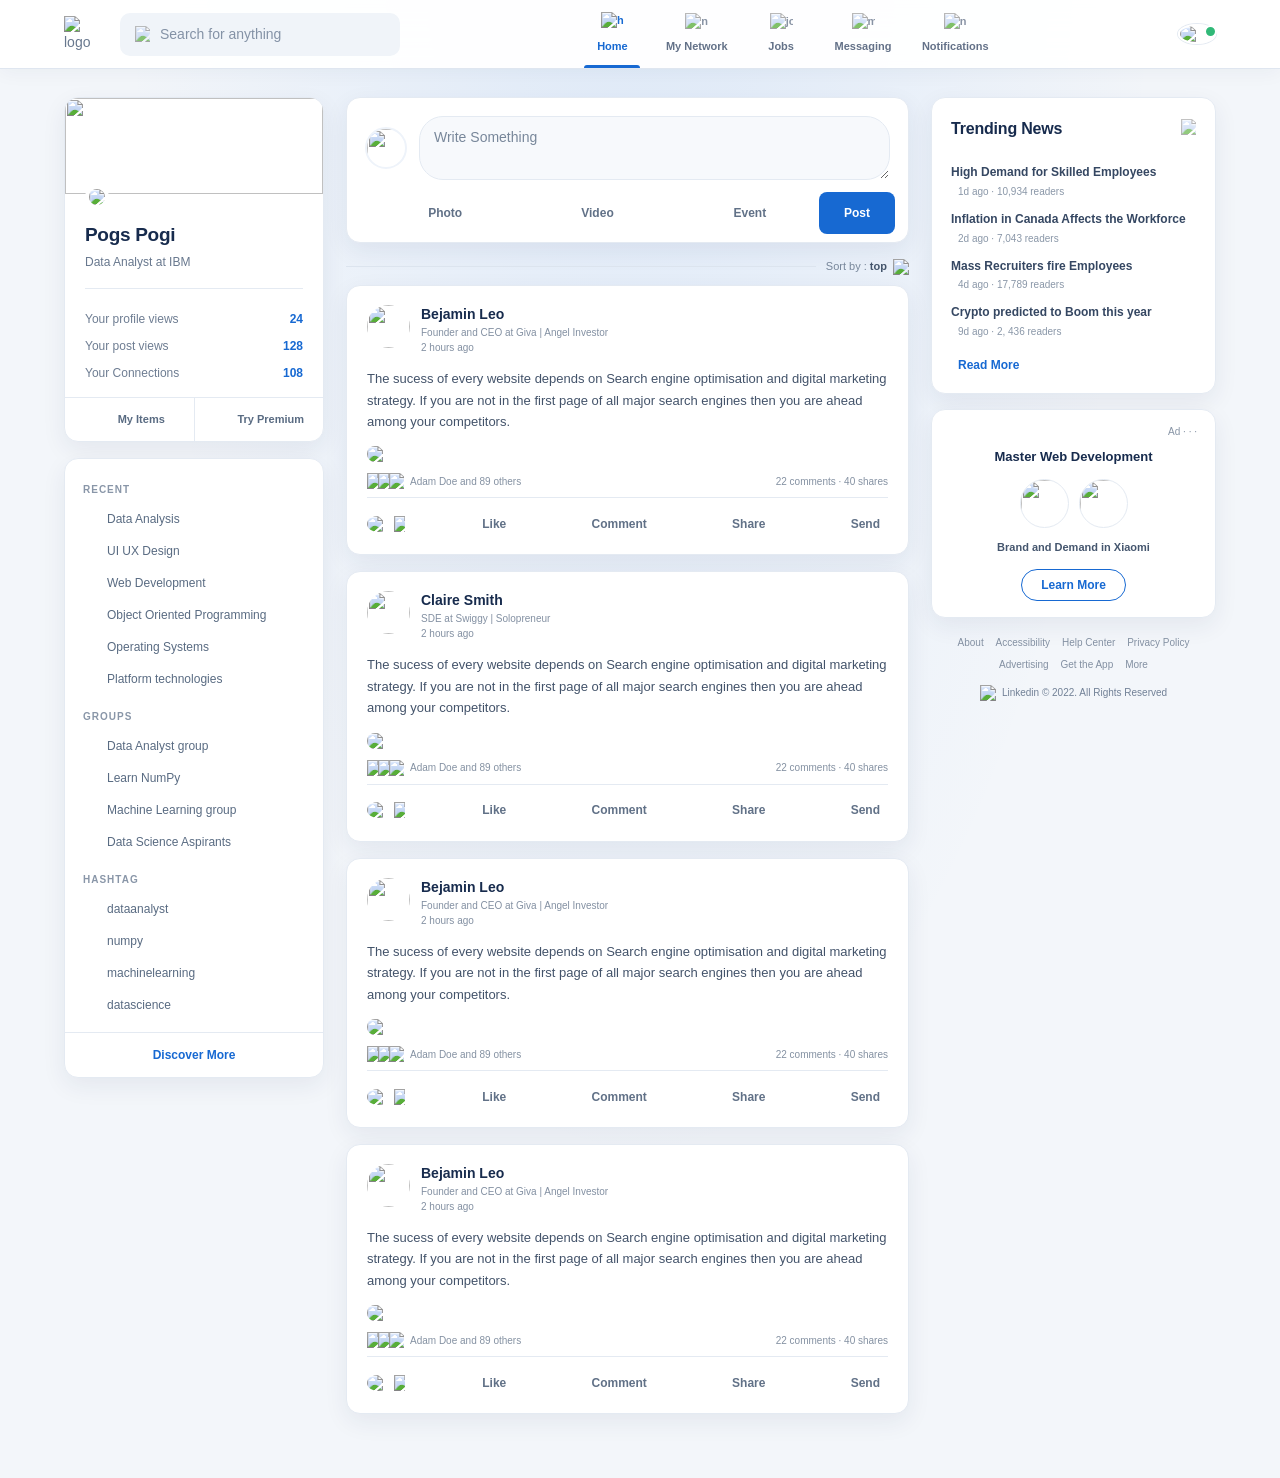
==== index.html @ d092a566 "Updated" ====
<!DOCTYPE html>
<html lang="en">
<head>
    <meta charset="UTF-8">
    <meta name="viewport" content="width=device-width, initial-scale=1.0">
    <title>Linkedin</title>
    <link rel="stylesheet" href="style.css">
</head>
<body>

    <nav class="navbar">
       <div class="navbar-left">
        <a href="index.html" class="logo"><img src="images/logo.png" alt="logo"></a>
        <div class="search-box">
            <img src="images/search.png" >
            <input type="text" placeholder="Search for anything">
        </div>
       </div>
       <div class="navbar-center">
        <ul>
            <li><a href="#" class="active-link"><img src="images/home.png" alt="home"> <span>Home</span></a></li>
            <li><a href="#"><img src="images/network.png" alt="network"> <span>My Network</span></a></li>
            <li><a href="#"><img src="images/jobs.png" alt="jobs"> <span>Jobs</span></a></li>
            <li><a href="#"><img src="images/message.png" alt="message"> <span>Messaging</span></a></li>
            <li><a href="#"><img src="images/notification.png" alt="notification"> <span>Notifications</span></a></li>
        </ul>
       </div>
       <div class="navbar-right">
        <div class="online">
        <img src="images/user-1.png" class="nav-profile-img" onclick="toggleMenu()">
        </div> 
       </div>
       <!----Dropdown menu-->
       <div class="profile-menu-wrap" id="profileMenu">
        <div class="profile-menu">
            <div class="user-info">
                <img src="images/user-1.png">
                <div>
                    <h3>Pogs Pogi</h3>
                    <a href="#">See your profile</a>
                </div>
            </div>
            <hr>
            <a href="#" class="profile-menu-link">
                <img src="images/feedback.png">
                <p>Give Feedback</p>
                <span>></span>
            </a>
            <a href="#" class="profile-menu-link">
                <img src="images/setting.png">
                <p>Settings & Privacy</p>
                <span>></span>
            </a>
            <a href="#" class="profile-menu-link">
                <img src="images/help.png">
                <p>Help & Support</p>
                <span>></span>
            </a>
            <a href="#" class="profile-menu-link">
                <img src="images/display.png">
                <p>Display & Accessibility</p>
                <span>></span>
            </a>
            <a href="#" class="profile-menu-link">
                <img src="images/logout.png">
                <p>Logout</p>
                <span>></span>
            </a>
            

        </div>
       </div>
       



    </nav>


    <div class="container">
        <div class="left-sidebar"> 
            <div class="sidebar-profile-box">
                <img src="images/cover-pic.png" width="100%">
                <div class="sidebar-profile-info">
                    <img src="images/user-1.png">
                    <h1>Pogs Pogi</h1>
                    <h3>Data Analyst at IBM</h3>
                    <ul>
                        <li>Your profile views <span>24</span></li>
                        <li>Your post views <span>128</span></li>
                        <li>Your Connections<span>108</span></li>
                    </ul>
                </div>
                <div class="sidebar-profile-link">
                    <a href="#"><img src="images/items.png">My Items</a>
                    <a href="#"><img src="images/premium.png">Try Premium</a>
                </div>
            </div>

            <div class="sidebar-activity" id="sidebarActivity">
                <h3>RECENT</h3>
                <a href="#"><img src="images/recent.png">Data Analysis</a>
                <a href="#"><img src="images/recent.png">UI UX Design</a>
                <a href="#"><img src="images/recent.png">Web Development</a>
                <a href="#"><img src="images/recent.png">Object Oriented Programming</a>
                <a href="#"><img src="images/recent.png">Operating Systems</a>
                <a href="#"><img src="images/recent.png">Platform technologies</a>
                <h3>GROUPS</h3>
                <a href="#"><img src="images/group.png">Data Analyst group</a>
                <a href="#"><img src="images/group.png">Learn NumPy</a>
                <a href="#"><img src="images/group.png">Machine Learning group</a>
                <a href="#"><img src="images/group.png">Data Science Aspirants</a> 
                <h3>HASHTAG</h3>
                <a href="#"><img src="images/hashtag.png">dataanalyst</a>
                <a href="#"><img src="images/hashtag.png">numpy</a>
                <a href="#"><img src="images/hashtag.png">machinelearning</a>
                <a href="#"><img src="images/hashtag.png">datascience</a> 
                <div class="discover-more-link">
                    <a href="#">Discover More</a>
                </div>
                </div>
                <p id="showMoreLink" onclick="toggleActivity()">Show more <b>+</b></p>
            
        </div>
        <div class="main-content"> 
            <div class="create-post">
                <div class="create-post-input">
                    <img src="images/user-1.png">
                    <textarea rows="2" placeholder="Write Something"></textarea>
                </div>
                <div class="create-post-links">
                    <li><img src="images/photo.png">Photo</li>
                    <li><img src="images/video.png">Video</li>
                    <li><img src="images/event.png">Event</li>
                    <li>Post</li>
                </div>
            </div>
            <div class="sort-by">
                <hr>
                <p>Sort by : <span>top <img src="images/down-arrow.png" ></span> </p>

            </div>
            <div class="post">
                <div class="post-author">
                    <img src="images/user-3.png">
                    <div>
                        <h1>Bejamin Leo</h1>
                        <small>Founder and CEO at Giva | Angel Investor</small>
                        <small>2 hours ago </small>
                    </div>
                </div>
                <p>The sucess of every website depends on Search engine optimisation
                    and digital marketing strategy. If you are not in the first page of all major search engines
                    then you are ahead among your competitors.
                </p>
                <img src="images/post-image-1.png"width="100%">

                <div class="post-stats">
                    <div>
                        <img src="images/thumbsup.png" >
                        <img src="images/love.png">
                        <img src="images/clap.png">
                        <span class="liked-users">Adam Doe and 89 others</span>
                    </div>
                    <div>
                        <span>22 comments &middot; 40 shares</span>
                    </div>
                </div>
                <div class="post-activity">
                    <div>
                        <img src="images/user-1.png" class="post-activity-user-icon">
                        <img src="images/down-arrow.png" class="post-activity-arrow-icon">
                        
                    </div>
                    <div class="post-activity-link">
                        <img src="images/like.png">
                        <span>Like</span>
                    </div>
                    <div class="post-activity-link">
                        <img src="images/comment.png">
                        <span>Comment</span>
                    </div>
                    <div class="post-activity-link">
                        <img src="images/share.png">
                        <span>Share</span>
                    </div>
                    <div class="post-activity-link">
                        <img src="images/send.png">
                        <span>Send</span>
                    </div>
                </div>
            </div>



            <div class="post">
                <div class="post-author">
                    <img src="images/user-4.png">
                    <div>
                        <h1>Claire Smith</h1>
                        <small>SDE at Swiggy | Solopreneur</small>
                        <small>2 hours ago </small>
                    </div>
                </div>
                <p>The sucess of every website depends on Search engine optimisation
                    and digital marketing strategy. If you are not in the first page of all major search engines
                    then you are ahead among your competitors.
                </p>
                <img src="images/post-image-2.png"width="100%">
            


                <div class="post-stats">
                    <div>
                        <img src="images/thumbsup.png" >
                        <img src="images/love.png">
                        <img src="images/clap.png">
                        <span class="liked-users">Adam Doe and 89 others</span>
                    </div>
                    <div>
                        <span>22 comments &middot; 40 shares</span>
                    </div>
                </div>
                <div class="post-activity">
                    <div>
                        <img src="images/user-1.png" class="post-activity-user-icon">
                        <img src="images/down-arrow.png" class="post-activity-arrow-icon">
                        
                    </div>
                    <div class="post-activity-link">
                        <img src="images/like.png">
                        <span>Like</span>
                    </div>
                    <div class="post-activity-link">
                        <img src="images/comment.png">
                        <span>Comment</span>
                    </div>
                    <div class="post-activity-link">
                        <img src="images/share.png">
                        <span>Share</span>
                    </div>
                    <div class="post-activity-link">
                        <img src="images/send.png">
                        <span>Send</span>
                    </div>
                </div>
            </div>


            <div class="post">
                <div class="post-author">
                    <img src="images/user-3.png">
                    <div>
                        <h1>Bejamin Leo</h1>
                        <small>Founder and CEO at Giva | Angel Investor</small>
                        <small>2 hours ago </small>
                    </div>
                </div>
                <p>The sucess of every website depends on Search engine optimisation
                    and digital marketing strategy. If you are not in the first page of all major search engines
                    then you are ahead among your competitors.
                </p>
                <img src="images/post-image-3.png"width="100%">
            


                <div class="post-stats">
                    <div>
                        <img src="images/thumbsup.png" >
                        <img src="images/love.png">
                        <img src="images/clap.png">
                        <span class="liked-users">Adam Doe and 89 others</span>
                    </div>
                    <div>
                        <span>22 comments &middot; 40 shares</span>
                    </div>
                </div>
                <div class="post-activity">
                    <div>
                        <img src="images/user-1.png" class="post-activity-user-icon">
                        <img src="images/down-arrow.png" class="post-activity-arrow-icon">
                        
                    </div>
                    <div class="post-activity-link">
                        <img src="images/like.png">
                        <span>Like</span>
                    </div>
                    <div class="post-activity-link">
                        <img src="images/comment.png">
                        <span>Comment</span>
                    </div>
                    <div class="post-activity-link">
                        <img src="images/share.png">
                        <span>Share</span>
                    </div>
                    <div class="post-activity-link">
                        <img src="images/send.png">
                        <span>Send</span>
                    </div>
                </div>
            </div>


            <div class="post">
                <div class="post-author">
                    <img src="images/user-3.png">
                    <div>
                        <h1>Bejamin Leo</h1>
                        <small>Founder and CEO at Giva | Angel Investor</small>
                        <small>2 hours ago </small>
                    </div>
                </div>
                <p>The sucess of every website depends on Search engine optimisation
                    and digital marketing strategy. If you are not in the first page of all major search engines
                    then you are ahead among your competitors.
                </p>
                <img src="images/post-image-4.png"width="100%">
            


                <div class="post-stats">
                    <div>
                        <img src="images/thumbsup.png" >
                        <img src="images/love.png">
                        <img src="images/clap.png">
                        <span class="liked-users">Adam Doe and 89 others</span>
                    </div>
                    <div>
                        <span>22 comments &middot; 40 shares</span>
                    </div>
                </div>
                <div class="post-activity">
                    <div>
                        <img src="images/user-1.png" class="post-activity-user-icon">
                        <img src="images/down-arrow.png" class="post-activity-arrow-icon">
                        
                    </div>
                    <div class="post-activity-link">
                        <img src="images/like.png">
                        <span>Like</span>
                    </div>
                    <div class="post-activity-link">
                        <img src="images/comment.png">
                        <span>Comment</span>
                    </div>
                    <div class="post-activity-link">
                        <img src="images/share.png">
                        <span>Share</span>
                    </div>
                    <div class="post-activity-link">
                        <img src="images/send.png">
                        <span>Send</span>
                    </div>
                </div>
            </div>
            
        </div>
        <div class="right-sidebar">
            <div class="sidebar-news">
            <img src="images/more.png" class="info-icon">
            <h3>Trending News</h3>

            <a href="#">High Demand for Skilled Employees</a>
            <span>1d ago &middot; 10,934 readers</span>


            <a href="#">Inflation in Canada Affects the Workforce</a>
            <span>2d ago &middot; 7,043 readers</span>


            <a href="#">Mass Recruiters fire Employees</a>
            <span>4d ago &middot; 17,789 readers</span>


            <a href="#">Crypto predicted to Boom this year</a>
            <span>9d ago &middot; 2, 436 readers</span>

            <a href="#" class="read-more-link">Read More</a>


            </div> 

            <div class="sidebar-ad">
                <small>Ad &middot; &middot; &middot;</small>
                <p>Master Web Development</p>
                 <div>
                    <img src="images/user-1.png">
                    <img src="images/mi-logo.png">

                 </div>
                 <b>Brand and Demand in Xiaomi</b>
                 <a href="#" class="ad-link">Learn More</a>
            </div>


            <div class="sidebar-useful-links">
                <a href="#">About</a>
                <a href="#">Accessibility</a>
                <a href="#">Help Center</a>
                <a href="#">Privacy Policy</a>
                <a href="#">Advertising</a>
                <a href="#">Get the App</a>
                <a href="#">More</a>


                <div class="copyright-msg">
                    <img src="images/logo.png">
                    <p>Linkedin &#169; 2022. All Rights Reserved</p>
                </div>
            </div>
        </div>
    </div>

<script>
    let profileMenu = document.getElementById("profileMenu");

    function toggleMenu(){
        profileMenu.classList.toggle("open-menu");
    }

    let sideActivity = document.getElementById("sidebarActivity");
    let moreLink = document.getElementById("showMoreLink");

    function toggleActivity(){
        sideActivity.classList.toggle("open-activity");
        if (sideActivity.classList.contains("open-activity")) {
            moreLink.innerHTML="Show less <b>-</b>";
            
        }
        else{
            moreLink.innerHTML="Show More <b>+</b>";
        }
    }

</script>
</body>
</html>
---- style.css ----
:root {
    color-scheme: light;
    --page: #f3f6fa;
    --surface: #fff;
    --surface-muted: #f7f9fc;
    --ink: #172b4d;
    --muted: #68788e;
    --line: #e4eaf2;
    --brand: #1769d2;
    --brand-dark: #1058b7;
    --brand-soft: #eaf2ff;
    --shadow: 0 8px 24px rgba(28, 48, 78, 0.07);
    --radius: 14px;
}

* {
    margin: 0;
    padding: 0;
    box-sizing: border-box;
}

body {
    min-height: 100vh;
    background:
        radial-gradient(ellipse at 50% -240px, rgba(71, 142, 235, 0.13), transparent 58%),
        var(--page);
    color: var(--muted);
    font-family: Inter, "Segoe UI", Arial, sans-serif;
    font-size: 14px;
    line-height: 1.5;
    -webkit-font-smoothing: antialiased;
}

a {
    color: inherit;
    text-decoration: none;
    transition: color 160ms ease;
}

a:hover {
    color: var(--brand);
}

button,
input,
textarea {
    font: inherit;
}

.navbar {
    position: sticky;
    top: 0;
    z-index: 100;
    display: flex;
    align-items: center;
    justify-content: space-between;
    min-height: 68px;
    padding: 0 max(5%, calc((100% - 1320px) / 2));
    background: rgba(255, 255, 255, 0.94);
    border-bottom: 1px solid rgba(220, 228, 239, 0.9);
    box-shadow: 0 4px 18px rgba(28, 48, 78, 0.045);
    backdrop-filter: blur(16px);
}

.navbar-left,
.navbar-center ul,
.navbar-center ul li a {
    display: flex;
    align-items: center;
}

.logo img {
    display: block;
    width: 36px;
    margin-right: 20px;
}

.search-box {
    display: flex;
    align-items: center;
    width: min(280px, 23vw);
    padding: 0 14px;
    background: #f0f4f9;
    border: 1px solid transparent;
    border-radius: 10px;
    transition: background 160ms ease, border-color 160ms ease, box-shadow 160ms ease;
}

.search-box:focus-within {
    background: #fff;
    border-color: #a8c8f4;
    box-shadow: 0 0 0 3px rgba(23, 105, 210, 0.1);
}

.search-box img {
    width: 15px;
    opacity: 0.7;
}

.search-box input {
    width: 100%;
    padding: 10px;
    color: var(--ink);
    background: transparent;
    border: 0;
    outline: 0;
}

.search-box input::placeholder {
    color: #8492a6;
}

.navbar-center ul {
    gap: clamp(5px, 1.6vw, 25px);
    height: 68px;
}

.navbar-center ul li {
    list-style: none;
    height: 100%;
}

.navbar-center ul li a {
    position: relative;
    flex-direction: column;
    justify-content: center;
    gap: 2px;
    height: 100%;
    min-width: 56px;
    padding: 0 5px;
    color: #637188;
    font-size: 11px;
    font-weight: 600;
    white-space: nowrap;
}

.navbar-center ul li a img {
    width: 23px;
    height: 23px;
    object-fit: contain;
    opacity: 0.76;
    transition: transform 160ms ease, opacity 160ms ease;
}

.navbar-center ul li a:hover,
.navbar-center ul li a.active-link {
    color: var(--brand);
}

.navbar-center ul li a:hover img,
.navbar-center ul li a.active-link img {
    opacity: 1;
    transform: translateY(-1px);
}

.navbar-center ul li a::after {
    position: absolute;
    right: 0;
    bottom: 0;
    left: 0;
    height: 3px;
    background: var(--brand);
    border-radius: 3px 3px 0 0;
    content: "";
    transform: scaleX(0);
    transition: transform 180ms ease;
}

.navbar-center ul li a:hover::after,
.navbar-center ul li a.active-link::after {
    transform: scaleX(1);
}

.nav-profile-img {
    display: block;
    width: 38px;
    border: 2px solid #fff;
    border-radius: 50%;
    box-shadow: 0 0 0 1px var(--line);
    cursor: pointer;
}

.online {
    position: relative;
}

.online::after {
    position: absolute;
    top: 1px;
    right: -1px;
    width: 9px;
    height: 9px;
    background: #31b978;
    border: 2px solid #fff;
    border-radius: 50%;
    content: "";
}

.profile-menu-wrap {
    position: absolute;
    top: calc(100% + 4px);
    right: max(4%, calc((100% - 1320px) / 2));
    width: 300px;
    max-height: 0;
    overflow: hidden;
    transition: max-height 260ms ease;
}

.profile-menu-wrap.open-menu {
    max-height: 430px;
}

.profile-menu {
    margin: 8px 0;
    padding: 18px;
    color: var(--ink);
    background: var(--surface);
    border: 1px solid var(--line);
    border-radius: var(--radius);
    box-shadow: 0 18px 42px rgba(28, 48, 78, 0.18);
}

.user-info {
    display: flex;
    align-items: center;
}

.user-info img {
    width: 48px;
    margin-right: 12px;
    border-radius: 50%;
}

.user-info h3 {
    margin-bottom: 2px;
    color: var(--ink);
    font-size: 16px;
}

.user-info a {
    color: var(--brand);
    font-size: 12px;
    font-weight: 600;
}

.profile-menu hr {
    height: 1px;
    margin: 14px 0 10px;
    background: var(--line);
    border: 0;
}

.profile-menu-link {
    display: flex;
    align-items: center;
    gap: 12px;
    margin: 2px -8px;
    padding: 8px;
    color: var(--muted);
    border-radius: 8px;
    font-size: 13px;
}

.profile-menu-link:hover {
    color: var(--brand);
    background: var(--surface-muted);
}

.profile-menu-link p {
    flex: 1;
}

.profile-menu-link img {
    width: 25px;
    height: 25px;
    object-fit: contain;
}

.profile-menu-link span {
    color: #9ba8b8;
    font-size: 12px;
}

.container {
    display: grid;
    grid-template-columns: minmax(220px, 260px) minmax(0, 1fr) minmax(240px, 285px);
    gap: 22px;
    width: min(1320px, 90%);
    margin: 0 auto;
    padding: 28px 0 48px;
}

.left-sidebar,
.right-sidebar {
    position: sticky;
    top: 88px;
    align-self: start;
}

.sidebar-profile-box,
.sidebar-activity,
.sidebar-news,
.sidebar-ad,
.create-post,
.post {
    overflow: hidden;
    background: var(--surface);
    border: 1px solid var(--line);
    border-radius: var(--radius);
    box-shadow: var(--shadow);
}

.sidebar-profile-box > img {
    display: block;
    height: 96px;
    object-fit: cover;
}

.sidebar-profile-info {
    padding: 0 20px;
}

.sidebar-profile-info > img {
    width: 82px;
    margin-top: -42px;
    padding: 4px;
    background: var(--surface);
    border-radius: 50%;
}

.sidebar-profile-info h1 {
    margin-top: 6px;
    color: var(--ink);
    font-size: 19px;
    font-weight: 700;
    letter-spacing: -0.3px;
}

.sidebar-profile-info h3 {
    margin-top: 3px;
    color: var(--muted);
    font-size: 12px;
    font-weight: 400;
}

.sidebar-profile-info ul {
    margin: 17px 0 15px;
    padding-top: 12px;
    border-top: 1px solid var(--line);
    list-style: none;
}

.sidebar-profile-info ul li {
    display: flex;
    justify-content: space-between;
    margin: 9px 0;
    color: #6e7d92;
    font-size: 12px;
}

.sidebar-profile-info ul li span {
    color: var(--brand);
    font-weight: 700;
}

.sidebar-profile-link {
    display: flex;
    border-top: 1px solid var(--line);
}

.sidebar-profile-link a {
    display: flex;
    flex: 1;
    align-items: center;
    justify-content: center;
    gap: 7px;
    min-width: 0;
    padding: 13px 5px;
    color: #596b82;
    font-size: 11px;
    font-weight: 600;
}

.sidebar-profile-link a + a {
    border-left: 1px solid var(--line);
}

.sidebar-profile-link a:hover {
    background: var(--surface-muted);
}

.sidebar-profile-link a img {
    width: 17px;
    height: 17px;
    object-fit: contain;
}

.sidebar-activity {
    margin-top: 16px;
    padding: 8px 18px 14px;
}

.sidebar-activity h3 {
    margin: 15px 0 7px;
    color: #8996a8;
    font-size: 10px;
    font-weight: 700;
    letter-spacing: 1px;
}

.sidebar-activity a {
    display: flex;
    align-items: center;
    gap: 9px;
    margin: 2px -7px;
    padding: 6px 7px;
    color: #596b82;
    border-radius: 7px;
    font-size: 12px;
}

.sidebar-activity a:hover {
    color: var(--brand);
    background: var(--surface-muted);
}

.sidebar-activity a img {
    width: 15px;
    height: 15px;
    object-fit: contain;
    opacity: 0.7;
}

.discover-more-link {
    margin: 12px -18px -14px;
    border-top: 1px solid var(--line);
    text-align: center;
}

.discover-more-link a {
    display: inline-block;
    padding: 11px;
    color: var(--brand);
    font-size: 12px;
    font-weight: 700;
}

#showMoreLink {
    display: none;
}

.sidebar-news {
    padding: 17px 19px 14px;
}

.info-icon {
    float: right;
    width: 15px;
    margin-top: 4px;
    opacity: 0.65;
}

.sidebar-news h3 {
    margin: 2px 0 16px;
    color: var(--ink);
    font-size: 16px;
    font-weight: 700;
    letter-spacing: -0.2px;
}

.sidebar-news a {
    display: block;
    margin: 0 -7px;
    padding: 7px;
    color: #354762;
    border-radius: 7px;
    font-size: 12px;
    font-weight: 650;
    line-height: 1.4;
}

.sidebar-news a:hover {
    color: var(--brand);
    background: var(--surface-muted);
}

.sidebar-news span {
    display: block;
    margin: -4px 0 5px 7px;
    color: #8a97a8;
    font-size: 10px;
}

.sidebar-news .read-more-link {
    display: inline-block;
    margin: 8px 0 0;
    padding: 5px 7px;
    color: var(--brand);
    font-weight: 700;
}

.sidebar-ad {
    margin-top: 15px;
    padding: 14px 18px 16px;
    text-align: center;
}

.sidebar-ad small {
    display: block;
    color: #8794a5;
    font-size: 10px;
    text-align: right;
}

.sidebar-ad p {
    margin: 8px 0;
    color: var(--ink);
    font-size: 13px;
    font-weight: 600;
}

.sidebar-ad div {
    display: flex;
    align-items: center;
    justify-content: center;
}

.sidebar-ad img {
    width: 49px;
    height: 49px;
    margin: 5px;
    object-fit: cover;
    border: 1px solid var(--line);
    border-radius: 50%;
}

.sidebar-ad b {
    display: block;
    margin-top: 6px;
    color: #45566e;
    font-size: 11px;
    font-weight: 600;
}

.ad-link {
    display: inline-block;
    margin: 13px auto 0;
    padding: 6px 19px;
    color: var(--brand);
    border: 1px solid var(--brand);
    border-radius: 20px;
    font-size: 12px;
    font-weight: 700;
    transition: color 160ms ease, background 160ms ease;
}

.ad-link:hover {
    color: #fff;
    background: var(--brand);
}

.sidebar-useful-links {
    padding: 13px 8px;
    text-align: center;
}

.sidebar-useful-links a {
    display: inline-block;
    margin: 3px 4px;
    color: #8390a2;
    font-size: 10px;
}

.sidebar-useful-links a:hover {
    color: var(--brand);
}

.copyright-msg {
    display: flex;
    align-items: center;
    justify-content: center;
    margin-top: 10px;
    color: #718096;
    font-size: 10px;
}

.copyright-msg img {
    width: 17px;
    margin-right: 5px;
}

.main-content {
    min-width: 0;
}

.create-post {
    padding-top: 3px;
}

.create-post-input {
    display: flex;
    align-items: center;
    padding: 15px 18px 12px;
}

.create-post-input img {
    width: 42px;
    height: 42px;
    margin-right: 12px;
    object-fit: cover;
    border: 2px solid #eef3fa;
    border-radius: 50%;
}

.create-post-input textarea {
    width: 100%;
    min-height: 40px;
    padding: 10px 14px;
    color: var(--ink);
    background: var(--surface-muted);
    border: 1px solid var(--line);
    border-radius: 24px;
    outline: none;
    resize: vertical;
    transition: border-color 160ms ease, box-shadow 160ms ease, background 160ms ease;
}

.create-post-input textarea:focus {
    background: #fff;
    border-color: #a8c8f4;
    box-shadow: 0 0 0 3px rgba(23, 105, 210, 0.09);
}

.create-post-input textarea::placeholder {
    color: #78879a;
    font-weight: 500;
}

.create-post-links {
    display: flex;
    align-items: stretch;
    padding: 0 10px 8px;
}

.create-post-links li {
    display: flex;
    flex: 1;
    align-items: center;
    justify-content: center;
    gap: 7px;
    min-width: 0;
    min-height: 42px;
    margin: 0 3px;
    color: #617187;
    border-radius: 8px;
    font-size: 12px;
    font-weight: 600;
    list-style: none;
    cursor: pointer;
    transition: background 160ms ease, color 160ms ease;
}

.create-post-links li:hover {
    color: var(--brand);
    background: var(--brand-soft);
}

.create-post-links li img {
    width: 17px;
    height: 17px;
    object-fit: contain;
}

.create-post-links li:last-child {
    flex: 0 0 auto;
    min-width: 76px;
    margin-left: 5px;
    color: #fff;
    background: var(--brand);
    border-radius: 8px;
    font-weight: 700;
    transition: background 160ms ease, transform 160ms ease;
}

.create-post-links li:last-child:hover {
    color: #fff;
    background: var(--brand-dark);
    transform: translateY(-1px);
}

.sort-by {
    display: flex;
    align-items: center;
    gap: 10px;
    margin: 15px 0 10px;
    color: #77869a;
    font-size: 11px;
}

.sort-by hr {
    flex: 1;
    height: 1px;
    background: #dce4ee;
    border: 0;
}

.sort-by p {
    white-space: nowrap;
}

.sort-by p span {
    color: #43546b;
    font-weight: 700;
    cursor: pointer;
}

.sort-by p span img {
    width: 11px;
    margin-left: 3px;
    vertical-align: middle;
}

.post {
    margin: 0 0 16px;
    padding: 18px 20px 5px;
}

.post-author {
    display: flex;
    align-items: flex-start;
    margin-bottom: 13px;
}

.post-author > img {
    width: 43px;
    height: 43px;
    margin: 1px 11px 0 0;
    object-fit: cover;
    border-radius: 50%;
}

.post-author h1 {
    color: var(--ink);
    font-size: 14px;
    font-weight: 700;
}

.post-author small {
    display: block;
    color: #8390a2;
    font-size: 10px;
    line-height: 1.5;
}

.post p {
    margin-bottom: 14px;
    color: #43536a;
    font-size: 13px;
    line-height: 1.65;
}

.post > img {
    display: block;
    width: 100%;
    max-height: 460px;
    margin-bottom: 11px;
    object-fit: cover;
    border-radius: 9px;
}

.post-stats {
    display: flex;
    flex-wrap: wrap;
    align-items: center;
    justify-content: space-between;
    gap: 4px;
    padding-bottom: 8px;
    color: #8491a2;
    border-bottom: 1px solid var(--line);
    font-size: 10px;
}

.post-stats div {
    display: flex;
    align-items: center;
}

.post-stats img {
    width: 15px;
    margin-right: -4px;
}

.liked-users {
    margin-left: 10px;
}

.post-activity {
    display: flex;
    align-items: center;
    justify-content: space-between;
    gap: 3px;
    padding: 8px 0;
    color: #617187;
    font-size: 12px;
    font-weight: 600;
}

.post-activity > div {
    display: flex;
    align-items: center;
}

.post-activity-user-icon {
    width: 23px;
    border-radius: 50%;
}

.post-activity-arrow-icon {
    width: 11px;
    margin-left: 4px;
}

.post-activity-link {
    min-height: 35px;
    padding: 0 8px;
    border-radius: 7px;
    cursor: pointer;
    transition: color 160ms ease, background 160ms ease;
}

.post-activity-link:hover {
    color: var(--brand);
    background: var(--brand-soft);
}

.post-activity-link img {
    width: 16px;
    height: 16px;
    margin-right: 6px;
    object-fit: contain;
    opacity: 0.78;
}

@media (max-width: 1040px) {
    .container {
        grid-template-columns: minmax(215px, 260px) minmax(0, 1fr);
        width: min(960px, 92%);
        gap: 18px;
    }

    .right-sidebar {
        display: none;
    }
}

@media (max-width: 700px) {
    .navbar {
        min-height: 60px;
        padding: 0 4%;
    }

    .logo img {
        width: 32px;
        margin-right: 12px;
    }

    .search-box {
        width: 38px;
        height: 38px;
        justify-content: center;
        padding: 0;
        background: transparent;
    }

    .search-box:focus-within {
        position: absolute;
        right: 62px;
        left: 4%;
        z-index: 2;
        width: auto;
        justify-content: flex-start;
        padding: 0 12px;
        background: #fff;
    }

    .search-box input {
        width: 0;
        padding: 0;
    }

    .search-box:focus-within input {
        width: 100%;
        padding: 9px;
    }

    .navbar-center {
        flex: 1;
        margin-left: 6px;
    }

    .navbar-center ul {
        justify-content: space-evenly;
        gap: 0;
        height: 60px;
    }

    .navbar-center ul li a {
        min-width: 38px;
        padding: 0 3px;
    }

    .navbar-center ul li a span {
        display: none;
    }

    .navbar-center ul li a img {
        width: 22px;
        height: 22px;
    }

    .nav-profile-img {
        width: 32px;
    }

    .profile-menu-wrap {
        right: 4%;
        width: min(300px, 92vw);
    }

    .container {
        grid-template-columns: minmax(0, 1fr);
        width: min(560px, 92%);
        gap: 14px;
        padding: 16px 0 30px;
    }

    .left-sidebar,
    .right-sidebar {
        position: static;
    }

    .main-content {
        grid-row: 1;
    }

    .sidebar-activity {
        display: none;
    }

    .sidebar-activity.open-activity {
        display: block;
    }

    #showMoreLink {
        display: block;
        width: fit-content;
        margin: 5px auto 0;
        color: var(--brand);
        font-size: 12px;
        font-weight: 600;
        cursor: pointer;
    }

    .post {
        padding-right: 15px;
        padding-left: 15px;
    }
}

@media (max-width: 420px) {
    .navbar-center ul li a {
        min-width: 31px;
    }

    .navbar-center ul li a img {
        width: 20px;
        height: 20px;
    }

    .create-post-input {
        padding-right: 12px;
        padding-left: 12px;
    }

    .create-post-links {
        padding-right: 6px;
        padding-left: 6px;
    }

    .create-post-links li {
        gap: 4px;
        font-size: 10px;
    }

    .create-post-links li:last-child {
        min-width: 56px;
    }

    .post-activity {
        font-size: 11px;
    }

    .post-activity-link {
        padding: 0 5px;
    }

    .post-activity-link span {
        display: none;
    }

    .post-activity-link img {
        margin-right: 0;
    }
}

@media (prefers-reduced-motion: reduce) {
    *,
    *::before,
    *::after {
        scroll-behavior: auto !important;
        transition-duration: 0.01ms !important;
        animation-duration: 0.01ms !important;
        animation-iteration-count: 1 !important;
    }
}
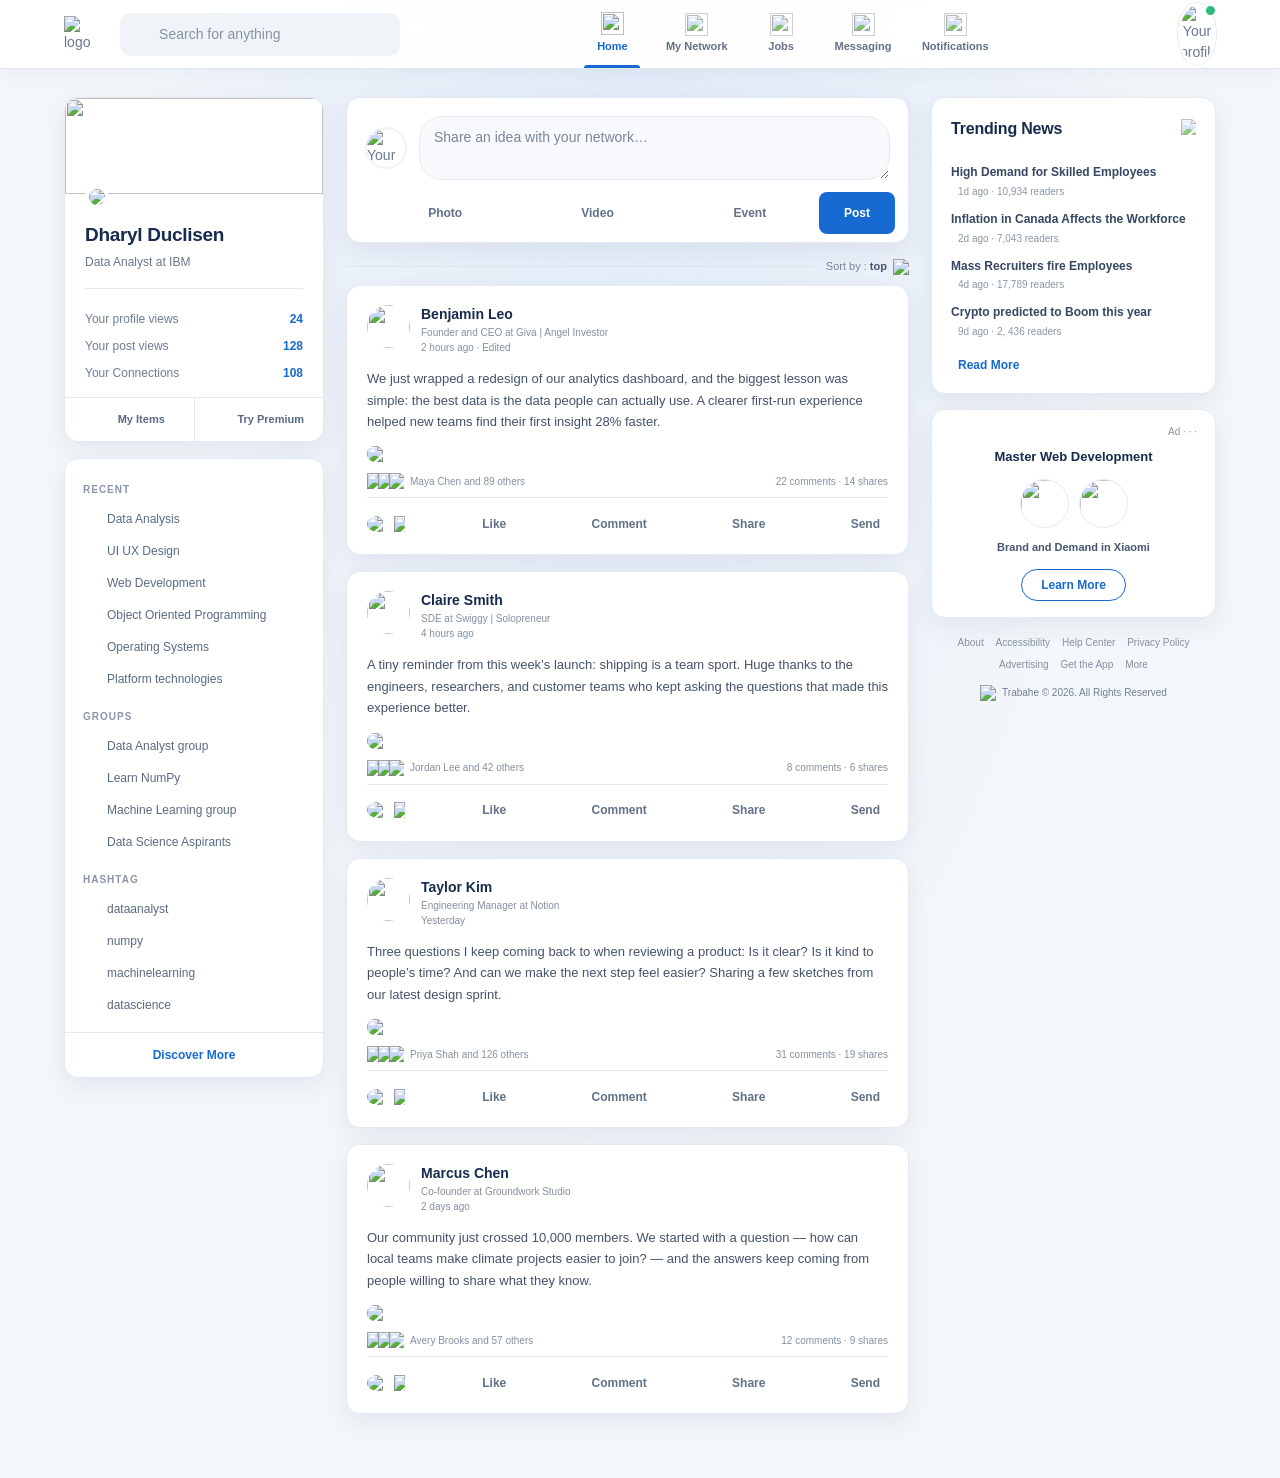
==== commit 96b8449f: "Added pages" ====
--- a/index.html
+++ b/index.html
@@ -3,31 +3,30 @@
 <head>
     <meta charset="UTF-8">
     <meta name="viewport" content="width=device-width, initial-scale=1.0">
-    <title>Linkedin</title>
+    <title>Home | Trabahe</title>
     <link rel="stylesheet" href="style.css">
 </head>
 <body>
-
     <nav class="navbar">
        <div class="navbar-left">
         <a href="index.html" class="logo"><img src="images/logo.png" alt="logo"></a>
-        <div class="search-box">
-            <img src="images/search.png" >
-            <input type="text" placeholder="Search for anything">
-        </div>
+        <form class="search-box" data-search-form>
+            <img src="images/search.png" alt="">
+            <input type="search" name="search" placeholder="Search for anything" aria-label="Search for anything">
+        </form>
        </div>
        <div class="navbar-center">
         <ul>
-            <li><a href="#" class="active-link"><img src="images/home.png" alt="home"> <span>Home</span></a></li>
-            <li><a href="#"><img src="images/network.png" alt="network"> <span>My Network</span></a></li>
-            <li><a href="#"><img src="images/jobs.png" alt="jobs"> <span>Jobs</span></a></li>
-            <li><a href="#"><img src="images/message.png" alt="message"> <span>Messaging</span></a></li>
-            <li><a href="#"><img src="images/notification.png" alt="notification"> <span>Notifications</span></a></li>
+            <li><a href="index.html" class="active-link"><img src="images/home.png" alt=""> <span>Home</span></a></li>
+            <li><a href="network.html"><img src="images/network.png" alt=""> <span>My Network</span></a></li>
+            <li><a href="jobs.html"><img src="images/jobs.png" alt=""> <span>Jobs</span></a></li>
+            <li><a href="messaging.html"><img src="images/message.png" alt=""> <span>Messaging</span></a></li>
+            <li><a href="notifications.html"><img src="images/notification.png" alt=""> <span>Notifications</span></a></li>
         </ul>
        </div>
        <div class="navbar-right">
         <div class="online">
-        <img src="images/user-1.png" class="nav-profile-img" onclick="toggleMenu()">
+        <button class="profile-trigger" type="button" aria-label="Open profile menu" aria-expanded="false" aria-controls="profileMenu"><img src="images/user-1.png" class="nav-profile-img" alt="Your profile"></button>
         </div> 
        </div>
        <!----Dropdown menu-->
@@ -36,8 +35,8 @@
             <div class="user-info">
                 <img src="images/user-1.png">
                 <div>
-                    <h3>Pogs Pogi</h3>
-                    <a href="#">See your profile</a>
+                    <h3 class="user-display-name">Dharyl Duclisen</h3>
+                    <a href="profile.html">See your profile</a>
                 </div>
             </div>
             <hr>
@@ -61,9 +60,19 @@
                 <p>Display & Accessibility</p>
                 <span>></span>
             </a>
-            <a href="#" class="profile-menu-link">
+            <a href="login.html" class="profile-menu-link" data-sign-out>
                 <img src="images/logout.png">
-                <p>Logout</p>
+                <p>Sign out</p>
+                <span>></span>
+            </a>
+            <a href="login.html" class="profile-menu-link">
+                <img src="images/setting.png" alt="">
+                <p>Sign in</p>
+                <span>></span>
+            </a>
+            <a href="signup.html" class="profile-menu-link">
+                <img src="images/connect.png" alt="">
+                <p>Join Trabahe</p>
                 <span>></span>
             </a>
             
@@ -83,7 +92,7 @@
                 <img src="images/cover-pic.png" width="100%">
                 <div class="sidebar-profile-info">
                     <img src="images/user-1.png">
-                    <h1>Pogs Pogi</h1>
+                    <h1 class="user-display-name">Dharyl Duclisen</h1>
                     <h3>Data Analyst at IBM</h3>
                     <ul>
                         <li>Your profile views <span>24</span></li>
@@ -123,35 +132,34 @@
             
         </div>
         <div class="main-content"> 
-            <div class="create-post">
+            <form class="create-post" data-post-form>
                 <div class="create-post-input">
-                    <img src="images/user-1.png">
-                    <textarea rows="2" placeholder="Write Something"></textarea>
+                    <img src="images/user-1.png" alt="Your profile">
+                    <textarea name="post" rows="2" placeholder="Share an idea with your network…" aria-label="Write a post" required></textarea>
                 </div>
                 <div class="create-post-links">
-                    <li><img src="images/photo.png">Photo</li>
-                    <li><img src="images/video.png">Video</li>
-                    <li><img src="images/event.png">Event</li>
-                    <li>Post</li>
-                </div>
-            </div>
+                    <li><img src="images/photo.png" alt="">Photo</li>
+                    <li><img src="images/video.png" alt="">Video</li>
+                    <li><img src="images/event.png" alt="">Event</li>
+                    <li><button type="submit">Post</button></li>
+                </div>
+            </form>
             <div class="sort-by">
                 <hr>
                 <p>Sort by : <span>top <img src="images/down-arrow.png" ></span> </p>
 
             </div>
-            <div class="post">
+            <div class="feed-list">
+            <div class="post" data-searchable>
                 <div class="post-author">
                     <img src="images/user-3.png">
                     <div>
-                        <h1>Bejamin Leo</h1>
+                        <h1>Benjamin Leo</h1>
                         <small>Founder and CEO at Giva | Angel Investor</small>
-                        <small>2 hours ago </small>
-                    </div>
-                </div>
-                <p>The sucess of every website depends on Search engine optimisation
-                    and digital marketing strategy. If you are not in the first page of all major search engines
-                    then you are ahead among your competitors.
+                        <small>2 hours ago · Edited</small>
+                    </div>
+                </div>
+                <p>We just wrapped a redesign of our analytics dashboard, and the biggest lesson was simple: the best data is the data people can actually use. A clearer first-run experience helped new teams find their first insight 28% faster.
                 </p>
                 <img src="images/post-image-1.png"width="100%">
 
@@ -160,10 +168,10 @@
                         <img src="images/thumbsup.png" >
                         <img src="images/love.png">
                         <img src="images/clap.png">
-                        <span class="liked-users">Adam Doe and 89 others</span>
-                    </div>
-                    <div>
-                        <span>22 comments &middot; 40 shares</span>
+                        <span class="liked-users">Maya Chen and 89 others</span>
+                    </div>
+                    <div>
+                        <span>22 comments &middot; 14 shares</span>
                     </div>
                 </div>
                 <div class="post-activity">
@@ -193,18 +201,16 @@
 
 
 
-            <div class="post">
+            <div class="post" data-searchable>
                 <div class="post-author">
                     <img src="images/user-4.png">
                     <div>
                         <h1>Claire Smith</h1>
                         <small>SDE at Swiggy | Solopreneur</small>
-                        <small>2 hours ago </small>
-                    </div>
-                </div>
-                <p>The sucess of every website depends on Search engine optimisation
-                    and digital marketing strategy. If you are not in the first page of all major search engines
-                    then you are ahead among your competitors.
+                        <small>4 hours ago</small>
+                    </div>
+                </div>
+                <p>A tiny reminder from this week’s launch: shipping is a team sport. Huge thanks to the engineers, researchers, and customer teams who kept asking the questions that made this experience better.
                 </p>
                 <img src="images/post-image-2.png"width="100%">
             
@@ -215,10 +221,10 @@
                         <img src="images/thumbsup.png" >
                         <img src="images/love.png">
                         <img src="images/clap.png">
-                        <span class="liked-users">Adam Doe and 89 others</span>
-                    </div>
-                    <div>
-                        <span>22 comments &middot; 40 shares</span>
+                        <span class="liked-users">Jordan Lee and 42 others</span>
+                    </div>
+                    <div>
+                        <span>8 comments &middot; 6 shares</span>
                     </div>
                 </div>
                 <div class="post-activity">
@@ -247,18 +253,16 @@
             </div>
 
 
-            <div class="post">
+            <div class="post" data-searchable>
                 <div class="post-author">
                     <img src="images/user-3.png">
                     <div>
-                        <h1>Bejamin Leo</h1>
-                        <small>Founder and CEO at Giva | Angel Investor</small>
-                        <small>2 hours ago </small>
-                    </div>
-                </div>
-                <p>The sucess of every website depends on Search engine optimisation
-                    and digital marketing strategy. If you are not in the first page of all major search engines
-                    then you are ahead among your competitors.
+                        <h1>Taylor Kim</h1>
+                        <small>Engineering Manager at Notion</small>
+                        <small>Yesterday</small>
+                    </div>
+                </div>
+                <p>Three questions I keep coming back to when reviewing a product: Is it clear? Is it kind to people’s time? And can we make the next step feel easier? Sharing a few sketches from our latest design sprint.
                 </p>
                 <img src="images/post-image-3.png"width="100%">
             
@@ -269,10 +273,10 @@
                         <img src="images/thumbsup.png" >
                         <img src="images/love.png">
                         <img src="images/clap.png">
-                        <span class="liked-users">Adam Doe and 89 others</span>
-                    </div>
-                    <div>
-                        <span>22 comments &middot; 40 shares</span>
+                        <span class="liked-users">Priya Shah and 126 others</span>
+                    </div>
+                    <div>
+                        <span>31 comments &middot; 19 shares</span>
                     </div>
                 </div>
                 <div class="post-activity">
@@ -301,18 +305,16 @@
             </div>
 
 
-            <div class="post">
+            <div class="post" data-searchable>
                 <div class="post-author">
                     <img src="images/user-3.png">
                     <div>
-                        <h1>Bejamin Leo</h1>
-                        <small>Founder and CEO at Giva | Angel Investor</small>
-                        <small>2 hours ago </small>
-                    </div>
-                </div>
-                <p>The sucess of every website depends on Search engine optimisation
-                    and digital marketing strategy. If you are not in the first page of all major search engines
-                    then you are ahead among your competitors.
+                        <h1>Marcus Chen</h1>
+                        <small>Co-founder at Groundwork Studio</small>
+                        <small>2 days ago</small>
+                    </div>
+                </div>
+                <p>Our community just crossed 10,000 members. We started with a question — how can local teams make climate projects easier to join? — and the answers keep coming from people willing to share what they know.
                 </p>
                 <img src="images/post-image-4.png"width="100%">
             
@@ -323,10 +325,10 @@
                         <img src="images/thumbsup.png" >
                         <img src="images/love.png">
                         <img src="images/clap.png">
-                        <span class="liked-users">Adam Doe and 89 others</span>
-                    </div>
-                    <div>
-                        <span>22 comments &middot; 40 shares</span>
+                        <span class="liked-users">Avery Brooks and 57 others</span>
+                    </div>
+                    <div>
+                        <span>12 comments &middot; 9 shares</span>
                     </div>
                 </div>
                 <div class="post-activity">
@@ -353,7 +355,7 @@
                     </div>
                 </div>
             </div>
-            
+            </div>
         </div>
         <div class="right-sidebar">
             <div class="sidebar-news">
@@ -405,33 +407,12 @@
 
                 <div class="copyright-msg">
                     <img src="images/logo.png">
-                    <p>Linkedin &#169; 2022. All Rights Reserved</p>
+                    <p>Trabahe &#169; 2026. All Rights Reserved</p>
                 </div>
             </div>
         </div>
     </div>
 
-<script>
-    let profileMenu = document.getElementById("profileMenu");
-
-    function toggleMenu(){
-        profileMenu.classList.toggle("open-menu");
-    }
-
-    let sideActivity = document.getElementById("sidebarActivity");
-    let moreLink = document.getElementById("showMoreLink");
-
-    function toggleActivity(){
-        sideActivity.classList.toggle("open-activity");
-        if (sideActivity.classList.contains("open-activity")) {
-            moreLink.innerHTML="Show less <b>-</b>";
-            
-        }
-        else{
-            moreLink.innerHTML="Show More <b>+</b>";
-        }
-    }
-
-</script>
+<script src="app.js" defer></script>
 </body>
 </html>
--- a/style.css
+++ b/style.css
@@ -1023,3 +1023,1386 @@
         animation-iteration-count: 1 !important;
     }
 }
+
+button {
+    color: inherit;
+}
+
+.profile-trigger {
+    display: inline-flex;
+    padding: 0;
+    background: transparent;
+    border: 0;
+    border-radius: 50%;
+    cursor: pointer;
+}
+
+.create-post-links li button {
+    width: 100%;
+    height: 100%;
+    color: inherit;
+    background: transparent;
+    border: 0;
+    cursor: pointer;
+    font-weight: 700;
+}
+
+.create-post-links li:last-child button {
+    color: #fff;
+}
+
+.post > small {
+    display: block;
+    margin: 3px 0 12px;
+    color: #8390a2;
+}
+
+.post > strong {
+    color: var(--ink);
+}
+
+.post-activity-link[aria-pressed="true"] {
+    color: var(--brand);
+    background: var(--brand-soft);
+}
+
+.page-container {
+    display: grid;
+    grid-template-columns: minmax(0, 1fr) 270px;
+    align-items: start;
+    gap: 24px;
+    width: min(1120px, 92%);
+    margin: 30px auto 56px;
+}
+
+.page-main {
+    min-width: 0;
+}
+
+.page-heading {
+    display: flex;
+    align-items: center;
+    justify-content: space-between;
+    gap: 20px;
+    margin: 0 0 22px;
+}
+
+.page-heading h1,
+.inbox-heading h1 {
+    margin: 3px 0 5px;
+    color: var(--ink);
+    font-size: clamp(25px, 3vw, 32px);
+    letter-spacing: -0.8px;
+    line-height: 1.2;
+}
+
+.page-heading p:not(.eyebrow),
+.inbox-heading p {
+    color: var(--muted);
+    font-size: 13px;
+}
+
+.eyebrow {
+    color: #8794a5;
+    font-size: 10px;
+    font-weight: 750;
+    letter-spacing: 1.2px;
+}
+
+.button-primary,
+.button-outline {
+    display: inline-flex;
+    align-items: center;
+    justify-content: center;
+    gap: 7px;
+    min-height: 40px;
+    padding: 0 16px;
+    border-radius: 8px;
+    cursor: pointer;
+    font-size: 12px;
+    font-weight: 700;
+    text-align: center;
+    transition: background 160ms ease, color 160ms ease, border-color 160ms ease, transform 160ms ease;
+}
+
+.button-primary {
+    color: #fff;
+    background: var(--brand);
+    border: 1px solid var(--brand);
+}
+
+.button-primary:hover {
+    color: #fff;
+    background: var(--brand-dark);
+    border-color: var(--brand-dark);
+    transform: translateY(-1px);
+}
+
+.button-outline {
+    color: var(--brand);
+    background: #fff;
+    border: 1px solid #b7cdec;
+}
+
+.button-outline:hover,
+.button-outline[aria-pressed="true"] {
+    color: var(--brand-dark);
+    background: var(--brand-soft);
+    border-color: var(--brand);
+}
+
+.text-link {
+    color: var(--brand);
+    font-weight: 700;
+}
+
+.section-tabs {
+    display: flex;
+    gap: 22px;
+    overflow-x: auto;
+    padding: 0 3px;
+    border-bottom: 1px solid var(--line);
+    white-space: nowrap;
+}
+
+.section-tabs a {
+    position: relative;
+    padding: 12px 0;
+    color: #78869a;
+    font-size: 12px;
+    font-weight: 650;
+}
+
+.section-tabs a.selected {
+    color: var(--brand);
+}
+
+.section-tabs a.selected::after {
+    position: absolute;
+    right: 0;
+    bottom: -1px;
+    left: 0;
+    height: 2px;
+    background: var(--brand);
+    content: "";
+}
+
+.section-tabs span,
+.count-pill {
+    margin-left: 4px;
+    padding: 2px 6px;
+    color: #5d6f86;
+    background: #edf1f6;
+    border-radius: 10px;
+    font-size: 10px;
+}
+
+.result-note {
+    margin: 15px 0 12px;
+    color: #8190a3;
+    font-size: 11px;
+}
+
+.panel,
+.person-card,
+.job-card,
+.notification-card {
+    background: var(--surface);
+    border: 1px solid var(--line);
+    border-radius: var(--radius);
+    box-shadow: var(--shadow);
+}
+
+.page-aside {
+    position: sticky;
+    top: 92px;
+}
+
+.aside-promo {
+    margin-bottom: 14px;
+    padding: 20px;
+}
+
+.aside-promo h2 {
+    margin: 8px 0;
+    color: var(--ink);
+    font-size: 17px;
+    line-height: 1.35;
+}
+
+.aside-promo > p:not(.eyebrow) {
+    margin-bottom: 14px;
+    font-size: 12px;
+    line-height: 1.65;
+}
+
+.aside-promo .text-link {
+    font-size: 12px;
+}
+
+.aside-links {
+    display: flex;
+    flex-wrap: wrap;
+    justify-content: center;
+    gap: 6px 13px;
+    padding: 10px;
+    font-size: 10px;
+}
+
+.aside-links span {
+    flex-basis: 100%;
+    text-align: center;
+}
+
+.people-grid {
+    display: grid;
+    grid-template-columns: repeat(3, minmax(0, 1fr));
+    gap: 14px;
+}
+
+.person-card {
+    overflow: hidden;
+    padding: 0 14px 15px;
+    text-align: center;
+}
+
+.person-cover {
+    height: 75px;
+    margin: 0 -14px;
+    background: linear-gradient(135deg, #e1eafa, #b9d2f3);
+}
+
+.cover-purple { background: linear-gradient(135deg, #e4daf7, #b4a2e6); }
+.cover-blue { background: linear-gradient(135deg, #d9e9f7, #85b7dd); }
+.cover-orange { background: linear-gradient(135deg, #f7e5d7, #e6b997); }
+.cover-green { background: linear-gradient(135deg, #d9eee1, #91c8a6); }
+.cover-pink { background: linear-gradient(135deg, #f4dce8, #d79fbc); }
+.cover-sky { background: linear-gradient(135deg, #d9edf2, #8dc3d2); }
+
+.person-avatar {
+    width: 66px;
+    height: 66px;
+    margin-top: -34px;
+    object-fit: cover;
+    border: 4px solid white;
+    border-radius: 50%;
+}
+
+.person-card h2 {
+    margin: 5px 0 2px;
+    color: var(--ink);
+    font-size: 14px;
+}
+
+.person-card p {
+    min-height: 36px;
+    font-size: 11px;
+    line-height: 1.5;
+}
+
+.person-card small {
+    display: block;
+    margin: 8px 0 12px;
+    color: #8390a2;
+    font-size: 10px;
+}
+
+.button-wide {
+    width: 100%;
+    min-height: 36px;
+}
+
+.invitation-panel {
+    display: block;
+    margin-top: 22px;
+    padding: 19px;
+}
+
+.invitation-panel h2 {
+    margin: 4px 0;
+    color: var(--ink);
+    font-size: 16px;
+}
+
+.invitation-panel p:not(.eyebrow) {
+    font-size: 12px;
+}
+
+.invitation-list {
+    margin-top: 12px;
+}
+
+.invitation-row {
+    display: flex;
+    align-items: center;
+    gap: 11px;
+    padding: 11px 0;
+    border-top: 1px solid var(--line);
+}
+
+.invitation-row > img {
+    flex: 0 0 42px;
+    width: 42px;
+    height: 42px;
+    object-fit: cover;
+    border-radius: 50%;
+}
+
+.invitation-row > span {
+    flex: 1;
+    min-width: 0;
+}
+
+.invitation-row strong,
+.invitation-row small {
+    display: block;
+}
+
+.invitation-row strong {
+    color: var(--ink);
+    font-size: 12px;
+}
+
+.invitation-row small {
+    color: #8390a2;
+    font-size: 10px;
+}
+
+.job-filters {
+    display: flex;
+    gap: 10px;
+    padding: 12px;
+    background: #fff;
+    border: 1px solid var(--line);
+    border-radius: var(--radius);
+    box-shadow: var(--shadow);
+}
+
+.job-filters input,
+.job-filters select,
+.inbox-search input {
+    min-width: 0;
+    min-height: 40px;
+    padding: 0 12px;
+    color: var(--ink);
+    background: var(--surface-muted);
+    border: 1px solid var(--line);
+    border-radius: 7px;
+}
+
+.job-filters input {
+    flex: 1;
+}
+
+.job-filters select {
+    width: 150px;
+}
+
+.job-list {
+    display: grid;
+    gap: 13px;
+}
+
+.job-card {
+    display: flex;
+    align-items: flex-start;
+    gap: 15px;
+    padding: 18px;
+}
+
+.company-logo {
+    flex: 0 0 48px;
+    width: 48px;
+    height: 48px;
+    padding: 5px;
+    object-fit: contain;
+    background: #fff;
+    border: 1px solid var(--line);
+    border-radius: 10px;
+}
+
+.job-info {
+    flex: 1;
+    min-width: 0;
+}
+
+.job-title-line {
+    display: flex;
+    align-items: flex-start;
+    justify-content: space-between;
+    gap: 10px;
+}
+
+.job-title-line h2 {
+    color: var(--brand);
+    font-size: 16px;
+}
+
+.job-title-line p {
+    margin-top: 2px;
+    color: #43546b;
+    font-size: 12px;
+}
+
+.job-info > p:not(.job-meta) {
+    margin: 11px 0;
+    color: #637188;
+    font-size: 12px;
+    line-height: 1.6;
+}
+
+.job-info .job-meta {
+    margin-top: 9px;
+    color: #8390a2;
+    font-size: 10px;
+}
+
+.icon-button {
+    flex: 0 0 auto;
+    display: inline-grid;
+    width: 36px;
+    height: 36px;
+    place-items: center;
+    color: #6c7c91;
+    background: transparent;
+    border: 1px solid var(--line);
+    border-radius: 50%;
+    cursor: pointer;
+    font-size: 19px;
+}
+
+.icon-button[aria-pressed="true"] {
+    color: var(--brand);
+    background: var(--brand-soft);
+}
+
+.tag-list {
+    display: flex;
+    flex-wrap: wrap;
+    gap: 7px;
+    margin: 10px 0 14px;
+}
+
+.tag-list span {
+    padding: 4px 9px;
+    color: #526780;
+    background: #f0f4f8;
+    border-radius: 14px;
+    font-size: 10px;
+    font-weight: 600;
+}
+
+.messaging-page {
+    display: block;
+    max-width: 1120px;
+    margin-top: 24px;
+}
+
+.messaging-shell {
+    display: grid;
+    grid-template-columns: minmax(250px, 340px) minmax(0, 1fr);
+    min-height: min(720px, calc(100vh - 120px));
+    overflow: hidden;
+}
+
+.message-inbox {
+    padding: 19px 0;
+    border-right: 1px solid var(--line);
+}
+
+.inbox-heading {
+    display: flex;
+    align-items: center;
+    justify-content: space-between;
+    padding: 0 18px 15px;
+}
+
+.inbox-heading h1 {
+    font-size: 22px;
+}
+
+.inbox-search {
+    padding: 0 16px 14px;
+}
+
+.inbox-search input {
+    width: 100%;
+}
+
+.inbox-label {
+    padding: 9px 18px;
+}
+
+.conversation-preview {
+    display: flex;
+    align-items: center;
+    gap: 10px;
+    padding: 12px 16px;
+    border-left: 3px solid transparent;
+}
+
+.conversation-preview:hover,
+.conversation-preview.selected {
+    background: #f3f7fc;
+}
+
+.conversation-preview.selected {
+    border-left-color: var(--brand);
+}
+
+.conversation-preview > img,
+.conversation-header > img {
+    flex: 0 0 42px;
+    width: 42px;
+    height: 42px;
+    object-fit: cover;
+    border-radius: 50%;
+}
+
+.conversation-preview > span {
+    flex: 1;
+    min-width: 0;
+}
+
+.conversation-preview strong,
+.conversation-preview small {
+    display: block;
+    overflow: hidden;
+    text-overflow: ellipsis;
+    white-space: nowrap;
+}
+
+.conversation-preview strong {
+    color: var(--ink);
+    font-size: 12px;
+}
+
+.conversation-preview small,
+.conversation-preview time {
+    color: #8290a3;
+    font-size: 10px;
+}
+
+.conversation {
+    display: flex;
+    min-width: 0;
+    flex-direction: column;
+}
+
+.conversation-header {
+    display: flex;
+    align-items: center;
+    gap: 11px;
+    padding: 16px 20px;
+    border-bottom: 1px solid var(--line);
+}
+
+.conversation-header > div {
+    flex: 1;
+}
+
+.conversation-header h2 {
+    color: var(--ink);
+    font-size: 14px;
+}
+
+.conversation-header p {
+    color: #8190a3;
+    font-size: 10px;
+}
+
+.conversation-messages {
+    flex: 1;
+    padding: 20px;
+}
+
+.day-marker {
+    margin-bottom: 16px;
+    color: #8a97a8;
+    font-size: 9px;
+    font-weight: 700;
+    letter-spacing: 1px;
+    text-align: center;
+}
+
+.message-bubble {
+    width: fit-content;
+    max-width: min(82%, 430px);
+    margin: 10px 0 4px;
+    padding: 11px 14px;
+    color: #43546b;
+    background: #f0f4f8;
+    border-radius: 4px 14px 14px 14px;
+    font-size: 12px;
+    line-height: 1.6;
+}
+
+.message-bubble.outgoing {
+    margin-left: auto;
+    color: #fff;
+    background: var(--brand);
+    border-radius: 14px 4px 14px 14px;
+}
+
+.message-time {
+    display: block;
+    margin: 0 0 10px;
+    color: #8a97a8;
+    font-size: 9px;
+}
+
+.outgoing-time {
+    text-align: right;
+}
+
+.message-composer {
+    padding: 14px 18px;
+    border-top: 1px solid var(--line);
+}
+
+.message-composer textarea {
+    width: 100%;
+    min-height: 60px;
+    padding: 11px 13px;
+    color: var(--ink);
+    background: var(--surface-muted);
+    border: 1px solid var(--line);
+    border-radius: 9px;
+    resize: vertical;
+}
+
+.message-composer > div {
+    display: flex;
+    align-items: center;
+    justify-content: space-between;
+    gap: 10px;
+    margin-top: 9px;
+}
+
+.message-composer > div > span {
+    color: #8a97a8;
+    font-size: 10px;
+}
+
+.notification-list {
+    display: grid;
+    gap: 9px;
+    margin-top: 14px;
+}
+
+.notification-card {
+    display: flex;
+    align-items: center;
+    gap: 13px;
+    padding: 15px;
+}
+
+.notification-card.unread {
+    background: #f4f8ff;
+    border-color: #d6e5fa;
+}
+
+.notification-card > img {
+    flex: 0 0 45px;
+    width: 45px;
+    height: 45px;
+    object-fit: cover;
+    border-radius: 50%;
+}
+
+.notification-card > p {
+    flex: 1;
+    color: #56677e;
+    font-size: 12px;
+    line-height: 1.5;
+}
+
+.notification-card > p strong {
+    color: var(--ink);
+}
+
+.notification-card > p small {
+    display: block;
+    margin-top: 4px;
+    color: #8895a6;
+    font-size: 10px;
+}
+
+.notification-card > .text-link {
+    flex: 0 0 auto;
+    font-size: 11px;
+}
+
+.profile-page {
+    display: grid;
+    gap: 15px;
+    width: min(900px, 92%);
+    margin: 28px auto 50px;
+}
+
+.profile-hero {
+    overflow: hidden;
+}
+
+.profile-cover {
+    display: block;
+    width: 100%;
+    height: 205px;
+    object-fit: cover;
+    object-position: center 48%;
+}
+
+.profile-details {
+    position: relative;
+    padding: 0 26px 22px;
+}
+
+.profile-large-avatar {
+    width: 112px;
+    height: 112px;
+    margin-top: -57px;
+    object-fit: cover;
+    border: 5px solid #fff;
+    border-radius: 50%;
+}
+
+.profile-actions {
+    display: flex;
+    justify-content: flex-end;
+    gap: 9px;
+    margin-top: 13px;
+}
+
+.profile-details h1 {
+    margin-top: -35px;
+    color: var(--ink);
+    font-size: 24px;
+}
+
+.profile-headline,
+.profile-location {
+    font-size: 12px;
+}
+
+.profile-location {
+    margin-top: 3px;
+}
+
+.profile-summary {
+    max-width: 700px;
+    margin: 16px 0;
+    color: #45566e;
+    font-size: 12px;
+    line-height: 1.7;
+}
+
+.profile-affiliation {
+    display: flex;
+    align-items: center;
+    gap: 9px;
+    color: var(--ink);
+    font-size: 11px;
+}
+
+.profile-affiliation img {
+    width: 30px;
+    height: 30px;
+    object-fit: contain;
+}
+
+.profile-affiliation small {
+    display: block;
+    color: #8290a3;
+}
+
+.profile-section {
+    padding: 20px 24px;
+}
+
+.profile-section h2 {
+    margin-bottom: 12px;
+    color: var(--ink);
+    font-size: 18px;
+}
+
+.profile-section > p {
+    color: #45566e;
+    font-size: 12px;
+    line-height: 1.7;
+}
+
+.experience-item {
+    display: flex;
+    gap: 13px;
+    padding: 14px 0;
+}
+
+.experience-item + .experience-item {
+    border-top: 1px solid var(--line);
+}
+
+.company-mark {
+    display: grid;
+    flex: 0 0 40px;
+    width: 40px;
+    height: 40px;
+    place-items: center;
+    color: #fff;
+    border-radius: 9px;
+    font-size: 17px;
+    font-weight: 700;
+}
+
+.blue-mark { background: #1769d2; }
+.coral-mark { background: #e47d5d; }
+.red-mark { background: #bb2438; }
+
+.experience-item h3 {
+    color: var(--ink);
+    font-size: 13px;
+}
+
+.experience-item p,
+.experience-item small {
+    display: block;
+    color: #637188;
+    font-size: 11px;
+}
+
+.experience-item small {
+    margin: 3px 0 6px;
+    color: #8a97a8;
+}
+
+.sr-only {
+    position: absolute;
+    width: 1px;
+    height: 1px;
+    overflow: hidden;
+    clip: rect(0, 0, 0, 0);
+    white-space: nowrap;
+    clip-path: inset(50%);
+}
+
+[hidden] {
+    display: none !important;
+}
+
+.auth-page {
+    min-height: 100vh;
+    display: flex;
+    flex-direction: column;
+    background:
+        radial-gradient(ellipse at 5% 32%, rgba(71, 142, 235, 0.12), transparent 36%),
+        var(--page);
+}
+
+.auth-header {
+    display: flex;
+    align-items: center;
+    justify-content: space-between;
+    width: min(1120px, 90%);
+    margin: 0 auto;
+    padding: 23px 0;
+}
+
+.brand-wordmark {
+    display: inline-flex;
+    align-items: center;
+    gap: 7px;
+    color: var(--brand);
+    font-size: 22px;
+    font-weight: 750;
+    letter-spacing: -0.7px;
+}
+
+.brand-wordmark img {
+    width: 35px;
+    height: 35px;
+    object-fit: contain;
+}
+
+.auth-header > p {
+    font-size: 12px;
+}
+
+.auth-header > p a {
+    margin-left: 7px;
+}
+
+.auth-layout {
+    display: grid;
+    flex: 1;
+    grid-template-columns: minmax(0, 1fr) minmax(350px, 430px);
+    align-items: center;
+    gap: clamp(40px, 8vw, 110px);
+    width: min(1040px, 90%);
+    margin: 14px auto 35px;
+}
+
+.auth-intro {
+    max-width: 500px;
+    padding-bottom: 20px;
+}
+
+.auth-intro .eyebrow {
+    color: var(--brand);
+}
+
+.auth-intro h1 {
+    max-width: 500px;
+    margin: 13px 0 16px;
+    color: var(--ink);
+    font-size: clamp(38px, 5.4vw, 62px);
+    letter-spacing: -2.4px;
+    line-height: 1.04;
+}
+
+.auth-intro > p:not(.eyebrow) {
+    max-width: 420px;
+    color: #5f7189;
+    font-size: 15px;
+    line-height: 1.7;
+}
+
+.auth-proof {
+    display: flex;
+    align-items: center;
+    gap: 14px;
+    margin-top: 36px;
+    color: #6f7e91;
+    font-size: 11px;
+    line-height: 1.6;
+}
+
+.auth-proof strong {
+    color: var(--ink);
+    font-size: 12px;
+}
+
+.proof-avatars {
+    display: flex;
+    padding-left: 5px;
+}
+
+.proof-avatars img {
+    width: 37px;
+    height: 37px;
+    margin-left: -5px;
+    object-fit: cover;
+    border: 2px solid var(--page);
+    border-radius: 50%;
+}
+
+.auth-card {
+    padding: 30px;
+    color: var(--ink);
+    background: #fff;
+    border: 1px solid #e7edf5;
+    border-radius: 17px;
+    box-shadow: 0 18px 55px rgba(28, 48, 78, 0.1);
+}
+
+.auth-card h2 {
+    font-size: 24px;
+    letter-spacing: -0.6px;
+}
+
+.auth-subtitle {
+    margin: 4px 0 22px;
+    color: #77869a;
+    font-size: 12px;
+}
+
+.auth-card form > label,
+.field-row label,
+.password-label label {
+    display: block;
+    margin: 13px 0 6px;
+    color: #41536b;
+    font-size: 11px;
+    font-weight: 700;
+}
+
+.auth-card input {
+    width: 100%;
+    height: 44px;
+    padding: 0 12px;
+    color: var(--ink);
+    background: #fff;
+    border: 1px solid #dce4ee;
+    border-radius: 7px;
+    outline: none;
+}
+
+.auth-card input:focus,
+.message-composer textarea:focus,
+.job-filters input:focus,
+.job-filters select:focus {
+    border-color: #8cb6ef;
+    box-shadow: 0 0 0 3px rgba(23, 105, 210, 0.11);
+}
+
+.auth-card input::placeholder {
+    color: #a1adbb;
+}
+
+.password-label {
+    display: flex;
+    align-items: center;
+    justify-content: space-between;
+}
+
+.password-label a,
+.auth-legal a {
+    color: var(--brand);
+    font-size: 10px;
+    font-weight: 650;
+}
+
+.password-label label {
+    margin-bottom: 6px;
+}
+
+.auth-submit {
+    width: 100%;
+    min-height: 45px;
+    margin-top: 18px;
+    border-radius: 24px;
+    font-size: 13px;
+}
+
+.form-message {
+    min-height: 0;
+    margin-top: 8px;
+    color: #16845a;
+    font-size: 11px;
+}
+
+.form-message:empty {
+    display: none;
+}
+
+.form-message.error {
+    color: #bb3946;
+}
+
+.auth-divider {
+    display: flex;
+    align-items: center;
+    gap: 12px;
+    margin: 12px 0;
+    color: #97a3b2;
+    font-size: 10px;
+}
+
+.auth-divider::before,
+.auth-divider::after {
+    flex: 1;
+    height: 1px;
+    background: var(--line);
+    content: "";
+}
+
+.auth-google {
+    width: 100%;
+    min-height: 43px;
+    color: #495c74;
+    border-color: #ccd6e3;
+    border-radius: 23px;
+}
+
+.auth-google img {
+    width: 17px;
+}
+
+.auth-legal {
+    margin: 14px 0;
+    color: #8491a2;
+    font-size: 9px;
+    line-height: 1.6;
+    text-align: center;
+}
+
+.auth-switch {
+    margin-top: 17px;
+    font-size: 11px;
+    text-align: center;
+}
+
+.auth-quote {
+    margin-top: 38px;
+    padding: 20px;
+    background: rgba(255, 255, 255, 0.72);
+    border: 1px solid rgba(220, 228, 239, 0.8);
+    border-radius: 13px;
+}
+
+.auth-quote > span {
+    color: var(--brand);
+    font-size: 34px;
+    font-weight: 700;
+    line-height: 1;
+}
+
+.auth-quote p {
+    color: var(--ink);
+    font-size: 15px;
+    font-weight: 600;
+    line-height: 1.5;
+}
+
+.auth-quote small {
+    display: block;
+    margin-top: 10px;
+    color: #8290a3;
+    font-size: 10px;
+}
+
+.field-row {
+    display: grid;
+    grid-template-columns: 1fr 1fr;
+    gap: 12px;
+}
+
+.field-row > div {
+    min-width: 0;
+}
+
+.field-row input {
+    margin-bottom: 2px;
+}
+
+.signup-layout {
+    grid-template-columns: minmax(0, 1fr) minmax(370px, 450px);
+}
+
+.signup-layout .auth-card {
+    padding: 26px 30px;
+}
+
+.signup-layout .auth-card form > label {
+    margin-top: 10px;
+}
+
+.signup-layout .auth-submit {
+    margin-top: 8px;
+}
+
+.signup-layout .auth-legal {
+    margin: 11px 0 5px;
+}
+
+.auth-footer {
+    display: flex;
+    justify-content: center;
+    gap: 20px;
+    padding: 16px;
+    color: #8996a8;
+    font-size: 10px;
+}
+
+.auth-footer a:hover {
+    color: var(--brand);
+}
+
+@media (max-width: 960px) {
+    .page-container {
+        grid-template-columns: minmax(0, 1fr);
+    }
+
+    .page-aside {
+        position: static;
+        display: grid;
+        grid-template-columns: repeat(2, minmax(0, 1fr));
+        gap: 12px;
+    }
+
+    .aside-links {
+        grid-column: 1 / -1;
+    }
+
+    .auth-layout {
+        gap: 36px;
+    }
+}
+
+@media (max-width: 700px) {
+    .page-container {
+        width: min(560px, 92%);
+        margin-top: 20px;
+    }
+
+    .page-heading {
+        align-items: flex-start;
+    }
+
+    .page-heading > .button-outline {
+        flex: 0 0 auto;
+        min-height: 36px;
+        padding: 0 10px;
+        font-size: 10px;
+    }
+
+    .people-grid {
+        grid-template-columns: repeat(2, minmax(0, 1fr));
+    }
+
+    .job-filters {
+        flex-wrap: wrap;
+    }
+
+    .job-filters input {
+        flex-basis: 100%;
+    }
+
+    .job-filters select {
+        flex: 1;
+    }
+
+    .messaging-shell {
+        grid-template-columns: minmax(0, 1fr);
+        min-height: auto;
+    }
+
+    .message-inbox {
+        padding-bottom: 8px;
+        border-right: 0;
+        border-bottom: 1px solid var(--line);
+    }
+
+    .conversation-preview:nth-of-type(n + 4) {
+        display: none;
+    }
+
+    .conversation {
+        min-height: 520px;
+    }
+
+    .profile-cover {
+        height: 150px;
+    }
+
+    .profile-details {
+        padding-right: 18px;
+        padding-left: 18px;
+    }
+
+    .profile-large-avatar {
+        width: 92px;
+        height: 92px;
+        margin-top: -48px;
+    }
+
+    .profile-details h1 {
+        margin-top: 8px;
+    }
+
+    .auth-layout,
+    .signup-layout {
+        grid-template-columns: minmax(0, 1fr);
+        gap: 18px;
+        width: min(470px, 90%);
+        margin-top: 5px;
+    }
+
+    .auth-intro {
+        padding: 0;
+    }
+
+    .auth-intro h1 {
+        max-width: 470px;
+        margin: 8px 0;
+        font-size: clamp(32px, 8vw, 43px);
+        letter-spacing: -1.5px;
+    }
+
+    .auth-intro > p:not(.eyebrow) {
+        font-size: 12px;
+    }
+
+    .auth-proof,
+    .auth-quote {
+        display: none;
+    }
+
+    .auth-card {
+        padding: 24px;
+    }
+
+    .auth-footer {
+        gap: 12px;
+    }
+}
+
+@media (max-width: 420px) {
+    .people-grid {
+        gap: 9px;
+    }
+
+    .person-card {
+        padding-right: 10px;
+        padding-left: 10px;
+    }
+
+    .person-cover {
+        margin-right: -10px;
+        margin-left: -10px;
+    }
+
+    .invitation-panel {
+        align-items: flex-start;
+        flex-direction: column;
+    }
+
+    .job-card {
+        gap: 10px;
+        padding: 13px;
+    }
+
+    .company-logo {
+        flex-basis: 38px;
+        width: 38px;
+        height: 38px;
+    }
+
+    .job-title-line h2 {
+        font-size: 14px;
+    }
+
+    .notification-card {
+        flex-wrap: wrap;
+        gap: 9px;
+        padding: 12px;
+    }
+
+    .notification-card > p {
+        flex-basis: calc(100% - 56px);
+    }
+
+    .notification-card > .button-outline,
+    .notification-card > .text-link {
+        margin-left: 54px;
+    }
+
+    .auth-header {
+        width: 92%;
+        padding: 17px 0;
+    }
+
+    .brand-wordmark {
+        font-size: 19px;
+    }
+
+    .auth-header > p {
+        font-size: 10px;
+    }
+
+    .auth-card {
+        padding: 20px;
+    }
+
+    .field-row {
+        gap: 8px;
+    }
+}
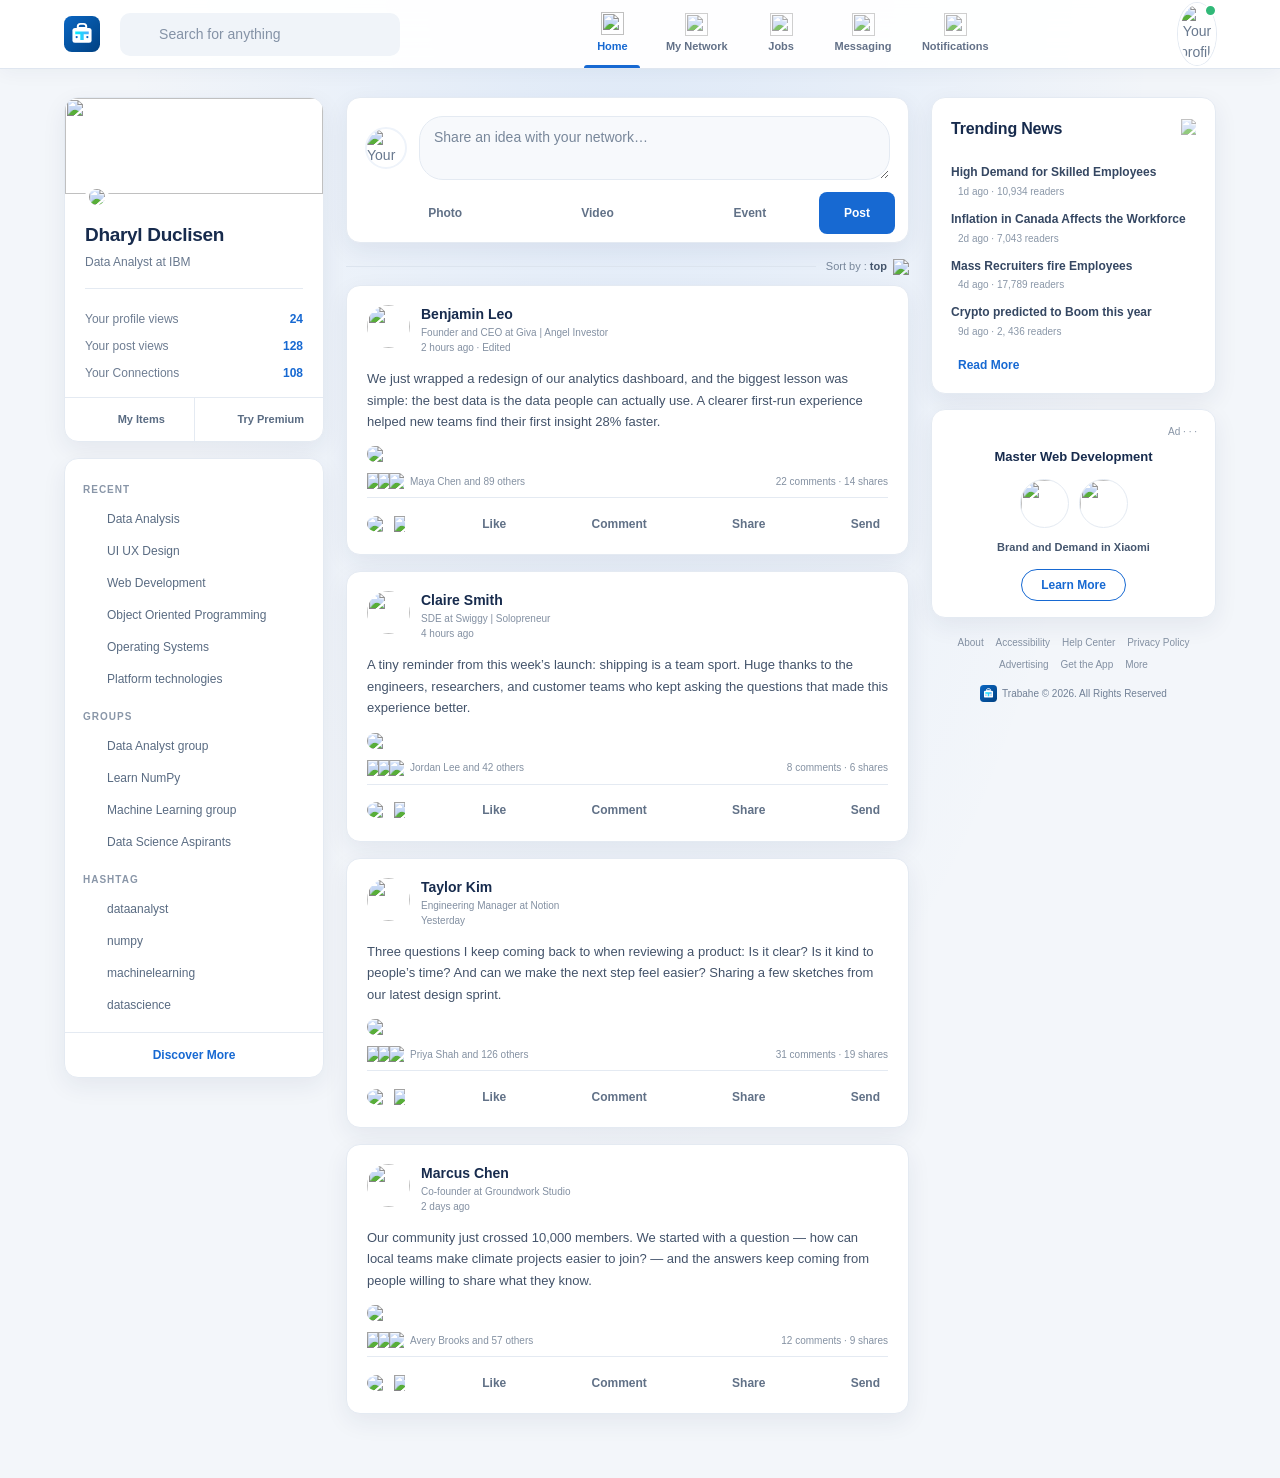
==== commit 11690dba: "Updated logo" ====
--- a/index.html
+++ b/index.html
@@ -9,7 +9,7 @@
 <body>
     <nav class="navbar">
        <div class="navbar-left">
-        <a href="index.html" class="logo"><img src="images/logo.png" alt="logo"></a>
+        <a href="index.html" class="logo"><img src="images/logo.svg" alt="logo"></a>
         <form class="search-box" data-search-form>
             <img src="images/search.png" alt="">
             <input type="search" name="search" placeholder="Search for anything" aria-label="Search for anything">
@@ -406,7 +406,7 @@
 
 
                 <div class="copyright-msg">
-                    <img src="images/logo.png">
+                    <img src="images/logo.svg" alt="Trabahe logo">
                     <p>Trabahe &#169; 2026. All Rights Reserved</p>
                 </div>
             </div>
